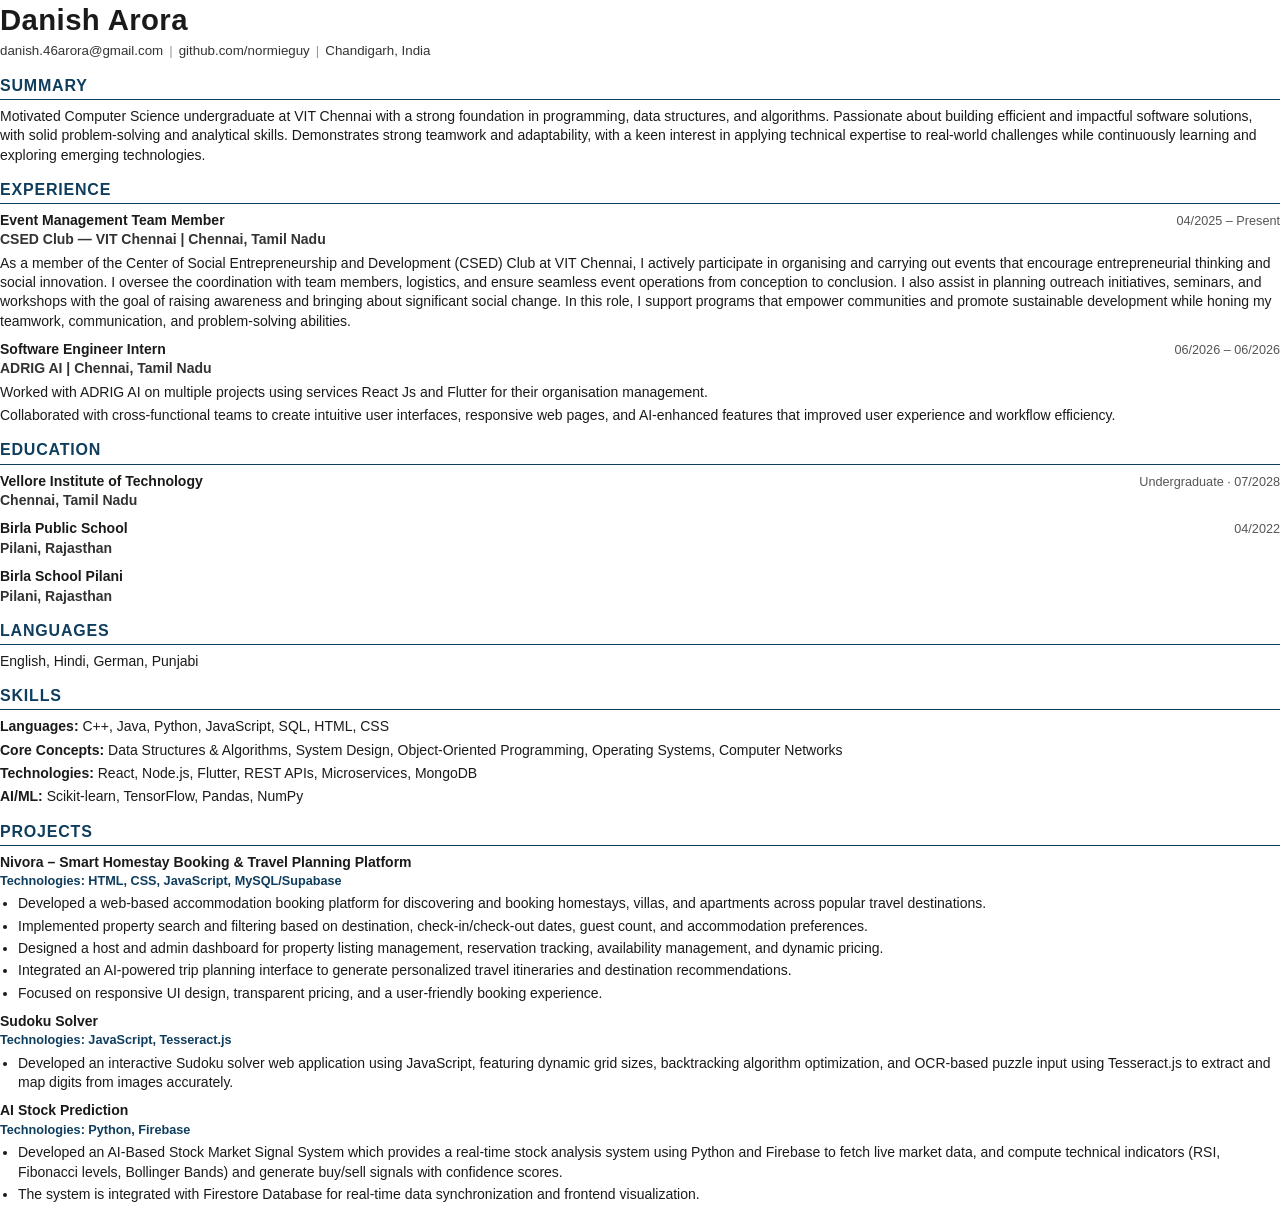
==== resume-updated.html @ 66f246e3 "Restore assets, docs and resume-updated.html lost in re-upload Web uploads only pick up root files, " ====
<!DOCTYPE html>
<html lang="en">
<head>
<meta charset="UTF-8" />
<title>Danish Arora — Resume</title>
<style>
  @page { size: A4; margin: 14mm 16mm; }
  * { box-sizing: border-box; }
  body { font-family: Calibri, "Segoe UI", Arial, sans-serif; color: #1a1a1a; font-size: 10.5pt; line-height: 1.38; margin: 0; }
  h1 { font-size: 22pt; margin: 0 0 2px; letter-spacing: .4px; }
  .contact { font-size: 10pt; color: #333; margin-bottom: 6px; }
  .contact span { white-space: nowrap; }
  .sep { color: #999; padding: 0 6px; }
  h2 { font-size: 12pt; text-transform: uppercase; letter-spacing: .8px; color: #0f3d5e; border-bottom: 1.5px solid #0f3d5e; padding-bottom: 2px; margin: 14px 0 7px; }
  p { margin: 4px 0; }
  .row { display: flex; justify-content: space-between; gap: 12px; align-items: baseline; }
  .role { font-weight: 700; }
  .when { color: #555; font-size: 9.5pt; white-space: nowrap; }
  .org { color: #333; font-weight: 600; }
  ul { margin: 4px 0 8px; padding-left: 18px; }
  li { margin-bottom: 3px; }
  .tech { color: #0f3d5e; font-size: 9.5pt; font-weight: 600; margin-top: 1px; }
  .item { margin-bottom: 9px; }
  .stack-line { margin-top: 8px; }
  strong { font-weight: 700; }
</style>
</head>
<body>

<header>
  <h1>Danish Arora</h1>
  <div class="contact">
    <span>danish.46arora@gmail.com</span><span class="sep">|</span><span>github.com/normieguy</span><span class="sep">|</span><span>Chandigarh, India</span>
  </div>
</header>

<h2>Summary</h2>
<p>Motivated Computer Science undergraduate at VIT Chennai with a strong foundation in programming, data structures, and algorithms. Passionate about building efficient and impactful software solutions, with solid problem-solving and analytical skills. Demonstrates strong teamwork and adaptability, with a keen interest in applying technical expertise to real-world challenges while continuously learning and exploring emerging technologies.</p>

<h2>Experience</h2>

<div class="item">
  <div class="row"><span class="role">Event Management Team Member</span><span class="when">04/2025 – Present</span></div>
  <div class="org">CSED Club — VIT Chennai | Chennai, Tamil Nadu</div>
  <p>As a member of the Center of Social Entrepreneurship and Development (CSED) Club at VIT Chennai, I actively participate in organising and carrying out events that encourage entrepreneurial thinking and social innovation. I oversee the coordination with team members, logistics, and ensure seamless event operations from conception to conclusion. I also assist in planning outreach initiatives, seminars, and workshops with the goal of raising awareness and bringing about significant social change. In this role, I support programs that empower communities and promote sustainable development while honing my teamwork, communication, and problem-solving abilities.</p>
</div>

<div class="item">
  <div class="row"><span class="role">Software Engineer Intern</span><span class="when">06/2026 – 06/2026</span></div>
  <div class="org">ADRIG AI | Chennai, Tamil Nadu</div>
  <p>Worked with ADRIG AI on multiple projects using services React Js and Flutter for their organisation management.</p>
  <p>Collaborated with cross-functional teams to create intuitive user interfaces, responsive web pages, and AI-enhanced features that improved user experience and workflow efficiency.</p>
</div>

<h2>Education</h2>

<div class="item">
  <div class="row"><span class="role">Vellore Institute of Technology</span><span class="when">Undergraduate · 07/2028</span></div>
  <div class="org">Chennai, Tamil Nadu</div>
</div>

<div class="item">
  <div class="row"><span class="role">Birla Public School</span><span class="when">04/2022</span></div>
  <div class="org">Pilani, Rajasthan</div>
</div>

<div class="item">
  <div class="row"><span class="role">Birla School Pilani</span><span class="when">&nbsp;</span></div>
  <div class="org">Pilani, Rajasthan</div>
</div>

<h2>Languages</h2>
<p>English, Hindi, German, Punjabi</p>

<h2>Skills</h2>
<p><strong>Languages:</strong> C++, Java, Python, JavaScript, SQL, HTML, CSS</p>
<p><strong>Core Concepts:</strong> Data Structures &amp; Algorithms, System Design, Object-Oriented Programming, Operating Systems, Computer Networks</p>
<p><strong>Technologies:</strong> React, Node.js, Flutter, REST APIs, Microservices, MongoDB</p>
<p><strong>AI/ML:</strong> Scikit-learn, TensorFlow, Pandas, NumPy</p>

<h2>Projects</h2>

<div class="item">
  <div class="row"><span class="role">Nivora – Smart Homestay Booking &amp; Travel Planning Platform</span></div>
  <div class="tech">Technologies: HTML, CSS, JavaScript, MySQL/Supabase</div>
  <ul>
    <li>Developed a web-based accommodation booking platform for discovering and booking homestays, villas, and apartments across popular travel destinations.</li>
    <li>Implemented property search and filtering based on destination, check-in/check-out dates, guest count, and accommodation preferences.</li>
    <li>Designed a host and admin dashboard for property listing management, reservation tracking, availability management, and dynamic pricing.</li>
    <li>Integrated an AI-powered trip planning interface to generate personalized travel itineraries and destination recommendations.</li>
    <li>Focused on responsive UI design, transparent pricing, and a user-friendly booking experience.</li>
  </ul>
</div>

<div class="item">
  <div class="row"><span class="role">Sudoku Solver</span></div>
  <div class="tech">Technologies: JavaScript, Tesseract.js</div>
  <ul>
    <li>Developed an interactive Sudoku solver web application using JavaScript, featuring dynamic grid sizes, backtracking algorithm optimization, and OCR-based puzzle input using Tesseract.js to extract and map digits from images accurately.</li>
  </ul>
</div>

<div class="item">
  <div class="row"><span class="role">AI Stock Prediction</span></div>
  <div class="tech">Technologies: Python, Firebase</div>
  <ul>
    <li>Developed an AI-Based Stock Market Signal System which provides a real-time stock analysis system using Python and Firebase to fetch live market data, and compute technical indicators (RSI, Fibonacci levels, Bollinger Bands) and generate buy/sell signals with confidence scores.</li>
    <li>The system is integrated with Firestore Database for real-time data synchronization and frontend visualization.</li>
  </ul>
</div>

</body>
</html>
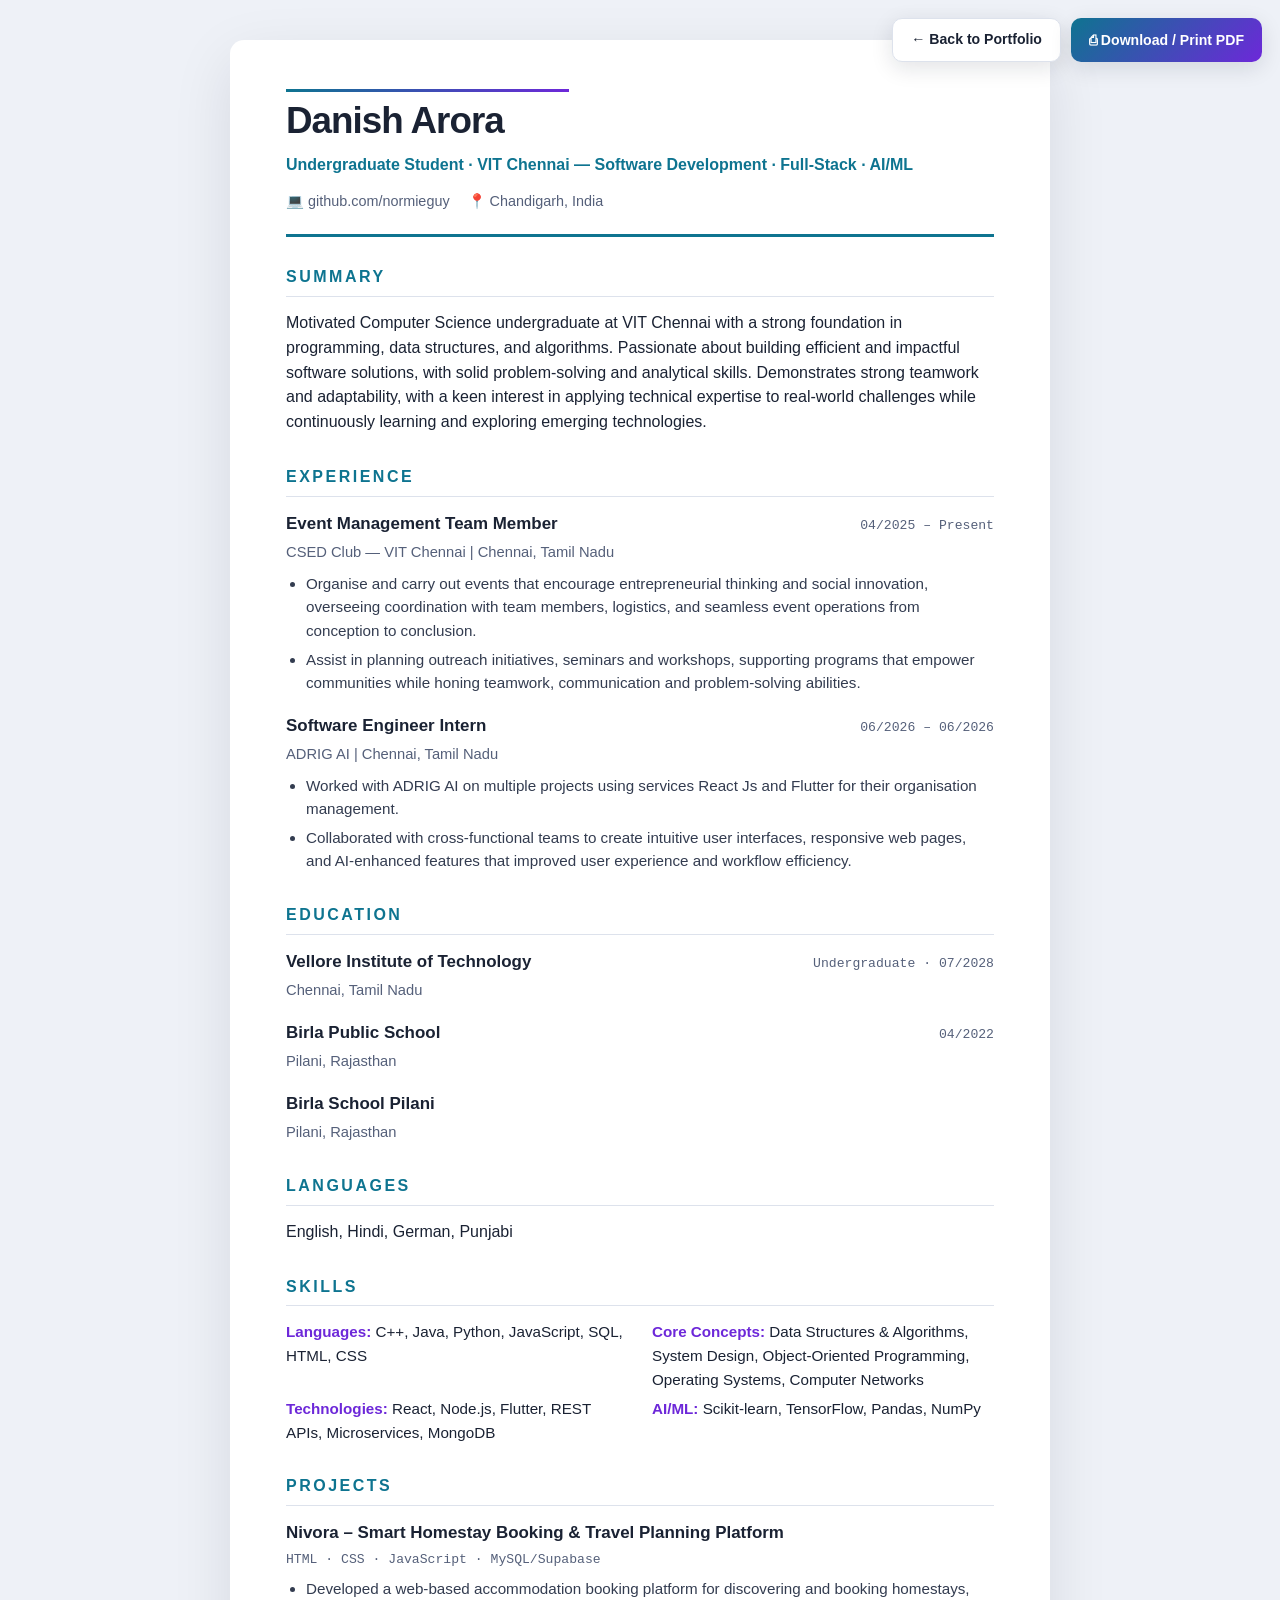
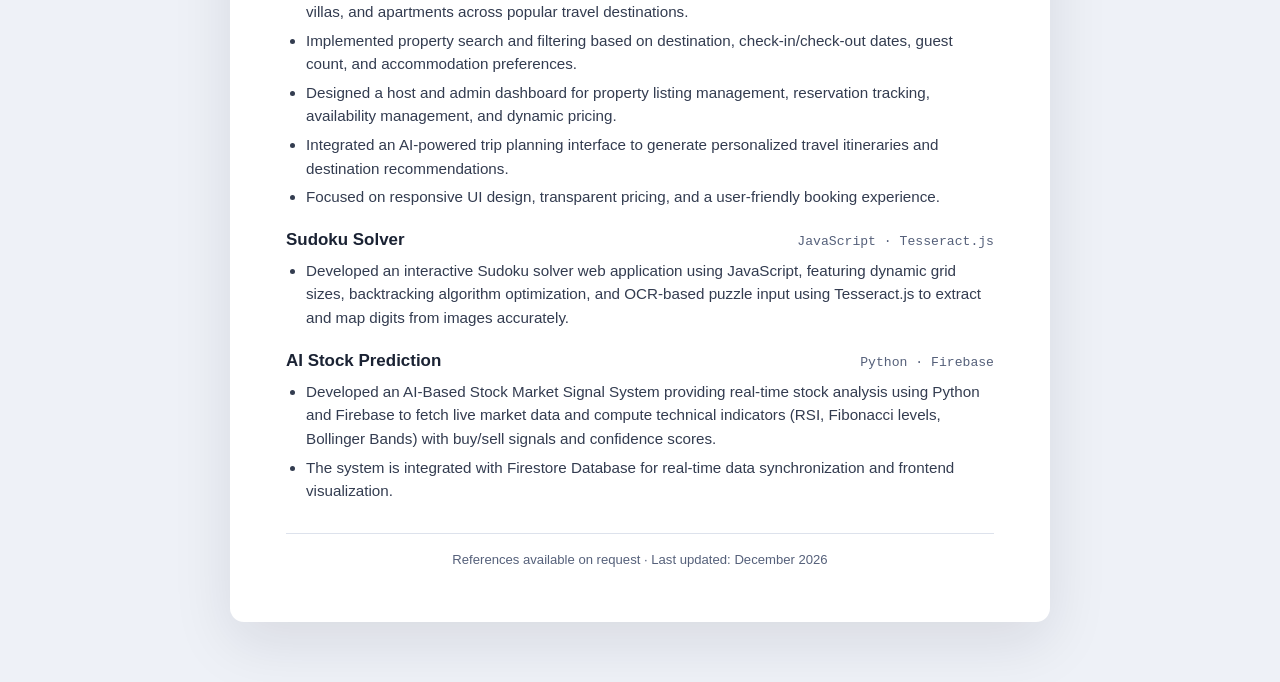
==== commit 85de0de9: "Update resume with new sections and metadata" ====
--- a/resume-updated.html
+++ b/resume-updated.html
@@ -2,112 +2,161 @@
 <html lang="en">
 <head>
 <meta charset="UTF-8" />
-<title>Danish Arora — Resume</title>
-<style>
-  @page { size: A4; margin: 14mm 16mm; }
-  * { box-sizing: border-box; }
-  body { font-family: Calibri, "Segoe UI", Arial, sans-serif; color: #1a1a1a; font-size: 10.5pt; line-height: 1.38; margin: 0; }
-  h1 { font-size: 22pt; margin: 0 0 2px; letter-spacing: .4px; }
-  .contact { font-size: 10pt; color: #333; margin-bottom: 6px; }
-  .contact span { white-space: nowrap; }
-  .sep { color: #999; padding: 0 6px; }
-  h2 { font-size: 12pt; text-transform: uppercase; letter-spacing: .8px; color: #0f3d5e; border-bottom: 1.5px solid #0f3d5e; padding-bottom: 2px; margin: 14px 0 7px; }
-  p { margin: 4px 0; }
-  .row { display: flex; justify-content: space-between; gap: 12px; align-items: baseline; }
-  .role { font-weight: 700; }
-  .when { color: #555; font-size: 9.5pt; white-space: nowrap; }
-  .org { color: #333; font-weight: 600; }
-  ul { margin: 4px 0 8px; padding-left: 18px; }
-  li { margin-bottom: 3px; }
-  .tech { color: #0f3d5e; font-size: 9.5pt; font-weight: 600; margin-top: 1px; }
-  .item { margin-bottom: 9px; }
-  .stack-line { margin-top: 8px; }
-  strong { font-weight: 700; }
-</style>
+<meta name="viewport" content="width=device-width, initial-scale=1.0" />
+<title>Danish Arora — Resume | VIT Chennai</title>
+<meta name="description" content="Resume of Danish Arora — undergraduate student at VIT Chennai. Nivora homestay booking platform, Sudoku solver, real-time stock signal system, React, Python and JavaScript projects." />
+<link rel="stylesheet" href="resume.css" />
 </head>
 <body>
 
-<header>
-  <h1>Danish Arora</h1>
-  <div class="contact">
-    <span>danish.46arora@gmail.com</span><span class="sep">|</span><span>github.com/normieguy</span><span class="sep">|</span><span>Chandigarh, India</span>
-  </div>
-</header>
-
-<h2>Summary</h2>
-<p>Motivated Computer Science undergraduate at VIT Chennai with a strong foundation in programming, data structures, and algorithms. Passionate about building efficient and impactful software solutions, with solid problem-solving and analytical skills. Demonstrates strong teamwork and adaptability, with a keen interest in applying technical expertise to real-world challenges while continuously learning and exploring emerging technologies.</p>
-
-<h2>Experience</h2>
-
-<div class="item">
-  <div class="row"><span class="role">Event Management Team Member</span><span class="when">04/2025 – Present</span></div>
-  <div class="org">CSED Club — VIT Chennai | Chennai, Tamil Nadu</div>
-  <p>As a member of the Center of Social Entrepreneurship and Development (CSED) Club at VIT Chennai, I actively participate in organising and carrying out events that encourage entrepreneurial thinking and social innovation. I oversee the coordination with team members, logistics, and ensure seamless event operations from conception to conclusion. I also assist in planning outreach initiatives, seminars, and workshops with the goal of raising awareness and bringing about significant social change. In this role, I support programs that empower communities and promote sustainable development while honing my teamwork, communication, and problem-solving abilities.</p>
+<div class="page-actions no-print">
+  <a href="index.html" class="pa-btn pa-ghost">← Back to Portfolio</a>
+  <button class="pa-btn pa-primary" onclick="window.print()">⎙ Download / Print PDF</button>
 </div>
 
-<div class="item">
-  <div class="row"><span class="role">Software Engineer Intern</span><span class="when">06/2026 – 06/2026</span></div>
-  <div class="org">ADRIG AI | Chennai, Tamil Nadu</div>
-  <p>Worked with ADRIG AI on multiple projects using services React Js and Flutter for their organisation management.</p>
-  <p>Collaborated with cross-functional teams to create intuitive user interfaces, responsive web pages, and AI-enhanced features that improved user experience and workflow efficiency.</p>
-</div>
+<main class="resume-page">
 
-<h2>Education</h2>
+  <!-- ===== HEADER ===== -->
+  <header class="r-header">
+    <h1>Danish Arora</h1>
+    <p class="r-headline">Undergraduate Student · VIT Chennai — Software Development · Full-Stack · AI/ML</p>
+    <div class="r-contact">
+      <span>💻 github.com/normieguy</span>
+      <span>📍 Chandigarh, India</span>
+    </div>
+  </header>
 
-<div class="item">
-  <div class="row"><span class="role">Vellore Institute of Technology</span><span class="when">Undergraduate · 07/2028</span></div>
-  <div class="org">Chennai, Tamil Nadu</div>
-</div>
+  <!-- ===== SUMMARY ===== -->
+  <section class="r-section">
+    <h2>Summary</h2>
+    <p>Motivated Computer Science undergraduate at VIT Chennai with a strong foundation in programming, data structures, and algorithms. Passionate about building efficient and impactful software solutions, with solid problem-solving and analytical skills. Demonstrates strong teamwork and adaptability, with a keen interest in applying technical expertise to real-world challenges while continuously learning and exploring emerging technologies.</p>
+  </section>
 
-<div class="item">
-  <div class="row"><span class="role">Birla Public School</span><span class="when">04/2022</span></div>
-  <div class="org">Pilani, Rajasthan</div>
-</div>
+  <!-- ===== EXPERIENCE ===== -->
+  <section class="r-section">
+    <h2>Experience</h2>
 
-<div class="item">
-  <div class="row"><span class="role">Birla School Pilani</span><span class="when">&nbsp;</span></div>
-  <div class="org">Pilani, Rajasthan</div>
-</div>
+    <article class="r-item">
+      <div class="r-item-head">
+        <h3>Event Management Team Member</h3>
+        <span class="r-when">04/2025 – Present</span>
+      </div>
+      <p class="r-dim">CSED Club — VIT Chennai | Chennai, Tamil Nadu</p>
+      <ul class="r-bullets">
+        <li>Organise and carry out events that encourage entrepreneurial thinking and social innovation, overseeing coordination with team members, logistics, and seamless event operations from conception to conclusion.</li>
+        <li>Assist in planning outreach initiatives, seminars and workshops, supporting programs that empower communities while honing teamwork, communication and problem-solving abilities.</li>
+      </ul>
+    </article>
 
-<h2>Languages</h2>
-<p>English, Hindi, German, Punjabi</p>
+    <article class="r-item">
+      <div class="r-item-head">
+        <h3>Software Engineer Intern</h3>
+        <span class="r-when">06/2026 – 06/2026</span>
+      </div>
+      <p class="r-dim">ADRIG AI | Chennai, Tamil Nadu</p>
+      <ul class="r-bullets">
+        <li>Worked with ADRIG AI on multiple projects using services React Js and Flutter for their organisation management.</li>
+        <li>Collaborated with cross-functional teams to create intuitive user interfaces, responsive web pages, and AI-enhanced features that improved user experience and workflow efficiency.</li>
+      </ul>
+    </article>
+  </section>
 
-<h2>Skills</h2>
-<p><strong>Languages:</strong> C++, Java, Python, JavaScript, SQL, HTML, CSS</p>
-<p><strong>Core Concepts:</strong> Data Structures &amp; Algorithms, System Design, Object-Oriented Programming, Operating Systems, Computer Networks</p>
-<p><strong>Technologies:</strong> React, Node.js, Flutter, REST APIs, Microservices, MongoDB</p>
-<p><strong>AI/ML:</strong> Scikit-learn, TensorFlow, Pandas, NumPy</p>
+  <!-- ===== EDUCATION ===== -->
+  <section class="r-section">
+    <h2>Education</h2>
 
-<h2>Projects</h2>
+    <article class="r-item">
+      <div class="r-item-head">
+        <h3>Vellore Institute of Technology</h3>
+        <span class="r-when">Undergraduate · 07/2028</span>
+      </div>
+      <p class="r-dim">Chennai, Tamil Nadu</p>
+    </article>
 
-<div class="item">
-  <div class="row"><span class="role">Nivora – Smart Homestay Booking &amp; Travel Planning Platform</span></div>
-  <div class="tech">Technologies: HTML, CSS, JavaScript, MySQL/Supabase</div>
-  <ul>
-    <li>Developed a web-based accommodation booking platform for discovering and booking homestays, villas, and apartments across popular travel destinations.</li>
-    <li>Implemented property search and filtering based on destination, check-in/check-out dates, guest count, and accommodation preferences.</li>
-    <li>Designed a host and admin dashboard for property listing management, reservation tracking, availability management, and dynamic pricing.</li>
-    <li>Integrated an AI-powered trip planning interface to generate personalized travel itineraries and destination recommendations.</li>
-    <li>Focused on responsive UI design, transparent pricing, and a user-friendly booking experience.</li>
-  </ul>
-</div>
+    <article class="r-item">
+      <div class="r-item-head">
+        <h3>Birla Public School</h3>
+        <span class="r-when">04/2022</span>
+      </div>
+      <p class="r-dim">Pilani, Rajasthan</p>
+    </article>
 
-<div class="item">
-  <div class="row"><span class="role">Sudoku Solver</span></div>
-  <div class="tech">Technologies: JavaScript, Tesseract.js</div>
-  <ul>
-    <li>Developed an interactive Sudoku solver web application using JavaScript, featuring dynamic grid sizes, backtracking algorithm optimization, and OCR-based puzzle input using Tesseract.js to extract and map digits from images accurately.</li>
-  </ul>
-</div>
+    <article class="r-item">
+      <div class="r-item-head">
+        <h3>Birla School Pilani</h3>
+        <span class="r-when">&nbsp;</span>
+      </div>
+      <p class="r-dim">Pilani, Rajasthan</p>
+    </article>
+  </section>
 
-<div class="item">
-  <div class="row"><span class="role">AI Stock Prediction</span></div>
-  <div class="tech">Technologies: Python, Firebase</div>
-  <ul>
-    <li>Developed an AI-Based Stock Market Signal System which provides a real-time stock analysis system using Python and Firebase to fetch live market data, and compute technical indicators (RSI, Fibonacci levels, Bollinger Bands) and generate buy/sell signals with confidence scores.</li>
-    <li>The system is integrated with Firestore Database for real-time data synchronization and frontend visualization.</li>
-  </ul>
-</div>
+  <!-- ===== LANGUAGES ===== -->
+  <section class="r-section">
+    <h2>Languages</h2>
+    <p>English, Hindi, German, Punjabi</p>
+  </section>
 
+  <!-- ===== SKILLS ===== -->
+  <section class="r-section">
+    <h2>Skills</h2>
+    <div class="r-skills">
+      <div><strong>Languages:</strong> C++, Java, Python, JavaScript, SQL, HTML, CSS</div>
+      <div><strong>Core Concepts:</strong> Data Structures &amp; Algorithms, System Design, Object-Oriented Programming, Operating Systems, Computer Networks</div>
+      <div><strong>Technologies:</strong> React, Node.js, Flutter, REST APIs, Microservices, MongoDB</div>
+      <div><strong>AI/ML:</strong> Scikit-learn, TensorFlow, Pandas, NumPy</div>
+    </div>
+  </section>
+
+  <!-- ===== PROJECTS ===== -->
+  <section class="r-section" id="project-1">
+    <h2>Projects</h2>
+
+    <article class="r-item">
+      <div class="r-item-head">
+        <h3>Nivora – Smart Homestay Booking &amp; Travel Planning Platform</h3>
+        <span class="r-when">HTML · CSS · JavaScript · MySQL/Supabase</span>
+      </div>
+      <ul class="r-bullets">
+        <li>Developed a web-based accommodation booking platform for discovering and booking homestays, villas, and apartments across popular travel destinations.</li>
+        <li>Implemented property search and filtering based on destination, check-in/check-out dates, guest count, and accommodation preferences.</li>
+        <li>Designed a host and admin dashboard for property listing management, reservation tracking, availability management, and dynamic pricing.</li>
+        <li>Integrated an AI-powered trip planning interface to generate personalized travel itineraries and destination recommendations.</li>
+        <li>Focused on responsive UI design, transparent pricing, and a user-friendly booking experience.</li>
+      </ul>
+    </article>
+
+    <article class="r-item">
+      <div class="r-item-head">
+        <h3>Sudoku Solver</h3>
+        <span class="r-when">JavaScript · Tesseract.js</span>
+      </div>
+      <ul class="r-bullets">
+        <li>Developed an interactive Sudoku solver web application using JavaScript, featuring dynamic grid sizes, backtracking algorithm optimization, and OCR-based puzzle input using Tesseract.js to extract and map digits from images accurately.</li>
+      </ul>
+    </article>
+
+    <article class="r-item">
+      <div class="r-item-head">
+        <h3>AI Stock Prediction</h3>
+        <span class="r-when">Python · Firebase</span>
+      </div>
+      <ul class="r-bullets">
+        <li>Developed an AI-Based Stock Market Signal System providing real-time stock analysis using Python and Firebase to fetch live market data and compute technical indicators (RSI, Fibonacci levels, Bollinger Bands) with buy/sell signals and confidence scores.</li>
+        <li>The system is integrated with Firestore Database for real-time data synchronization and frontend visualization.</li>
+      </ul>
+    </article>
+  </section>
+
+  <footer class="r-footer">
+    <p>References available on request · Last updated: <span id="rYear"></span></p>
+    <span class="visit-count" id="visitCount"></span>
+  </footer>
+
+</main>
+
+<script src="assets/counter.js"></script>
+<script>
+  document.getElementById('rYear').textContent = new Date().toLocaleDateString('en-IN', { month: 'long', year: 'numeric' });
+</script>
 </body>
-</html>+</html>
--- a/resume.css
+++ b/resume.css
@@ -0,0 +1,89 @@
+/* ============================================================
+   Resume page — print-friendly, pairs with the dark portfolio
+   ============================================================ */
+:root {
+  --ink: #1a2233;
+  --dim: #55607a;
+  --line: #dde2ec;
+  --accent: #0e7490;
+  --accent2: #6d28d9;
+  --paper: #ffffff;
+}
+* { margin: 0; padding: 0; box-sizing: border-box; }
+body {
+  font-family: 'Inter', -apple-system, 'Segoe UI', Roboto, sans-serif;
+  background: #eef1f7; color: var(--ink); line-height: 1.55;
+}
+
+/* ---- floating action bar ---- */
+.page-actions {
+  position: fixed; top: 18px; right: 18px; z-index: 50;
+  display: flex; gap: 10px;
+}
+.pa-btn {
+  padding: 10px 18px; border-radius: 10px; font-size: .88rem; font-weight: 600;
+  border: none; cursor: pointer; text-decoration: none; display: inline-block;
+  box-shadow: 0 6px 22px rgba(15, 23, 42, .12); transition: transform .2s;
+}
+.pa-btn:hover { transform: translateY(-2px); }
+.pa-primary { background: linear-gradient(135deg, #0e7490, #6d28d9); color: #fff; }
+.pa-ghost { background: #fff; color: var(--ink); border: 1px solid var(--line); }
+
+/* ---- page sheet ---- */
+.resume-page {
+  max-width: 820px; margin: 40px auto 60px; background: var(--paper);
+  border-radius: 14px; padding: 52px 56px;
+  box-shadow: 0 20px 60px rgba(15, 23, 42, .10);
+}
+
+/* ---- header ---- */
+.r-header { border-bottom: 3px solid var(--accent); padding-bottom: 22px; margin-bottom: 28px; position: relative; }
+.r-header::after {
+  content: ''; position: absolute; top: -3px; left: 0; height: 3px; width: 40%;
+  background: linear-gradient(90deg, var(--accent), var(--accent2));
+}
+.r-header h1 { font-size: 2.3rem; font-weight: 800; letter-spacing: -1px; }
+.r-headline { color: var(--accent); font-weight: 600; margin-top: 4px; }
+.r-contact { display: flex; flex-wrap: wrap; gap: 8px 18px; margin-top: 12px; color: var(--dim); font-size: .9rem; }
+
+/* ---- sections ---- */
+.r-section { margin-bottom: 30px; }
+.r-section h2 {
+  font-size: 1rem; letter-spacing: 2.5px; text-transform: uppercase; color: var(--accent);
+  border-bottom: 1.5px solid var(--line); padding-bottom: 6px; margin-bottom: 14px;
+}
+.r-section p { margin-bottom: 8px; }
+
+/* ---- skills ---- */
+.r-skills { display: grid; grid-template-columns: 1fr 1fr; gap: 6px 24px; font-size: .95rem; }
+.r-skills strong { color: var(--accent2); font-weight: 700; }
+
+/* ---- items ---- */
+.r-item { margin-bottom: 18px; }
+.r-item-head { display: flex; justify-content: space-between; align-items: baseline; flex-wrap: wrap; gap: 4px; }
+.r-item-head h3 { font-size: 1.06rem; font-weight: 700; }
+.r-when { font-size: .82rem; color: var(--dim); font-family: 'JetBrains Mono', Consolas, monospace; }
+.r-bullets { margin: 6px 0 0 20px; color: #333c50; font-size: .95rem; }
+.r-bullets li { margin-bottom: 5px; }
+.r-dim { color: var(--dim); font-size: .92rem; margin-top: 4px; }
+.mono { font-family: 'JetBrains Mono', Consolas, monospace; font-size: .88em; }
+
+.r-footer { text-align: center; color: var(--dim); font-size: .82rem; border-top: 1px solid var(--line); padding-top: 16px; position: relative; }
+.visit-count { position: absolute; right: 0; bottom: 0; font-size: .72rem; letter-spacing: .14em; font-family: 'JetBrains Mono', Consolas, monospace; color: var(--dim); opacity: .65; }
+
+/* ---- responsive ---- */
+@media (max-width: 720px) {
+  .resume-page { margin: 16px; padding: 30px 22px; border-radius: 10px; }
+  .r-header h1 { font-size: 1.8rem; }
+  .r-skills { grid-template-columns: 1fr; }
+  .page-actions { left: 16px; right: 16px; justify-content: space-between; }
+}
+
+/* ---- print ---- */
+@media print {
+  body { background: #fff; }
+  .no-print { display: none !important; }
+  .resume-page { margin: 0; padding: 20px 30px; border-radius: 0; box-shadow: none; max-width: none; }
+  .r-section { break-inside: avoid; }
+  a { color: var(--ink); }
+}
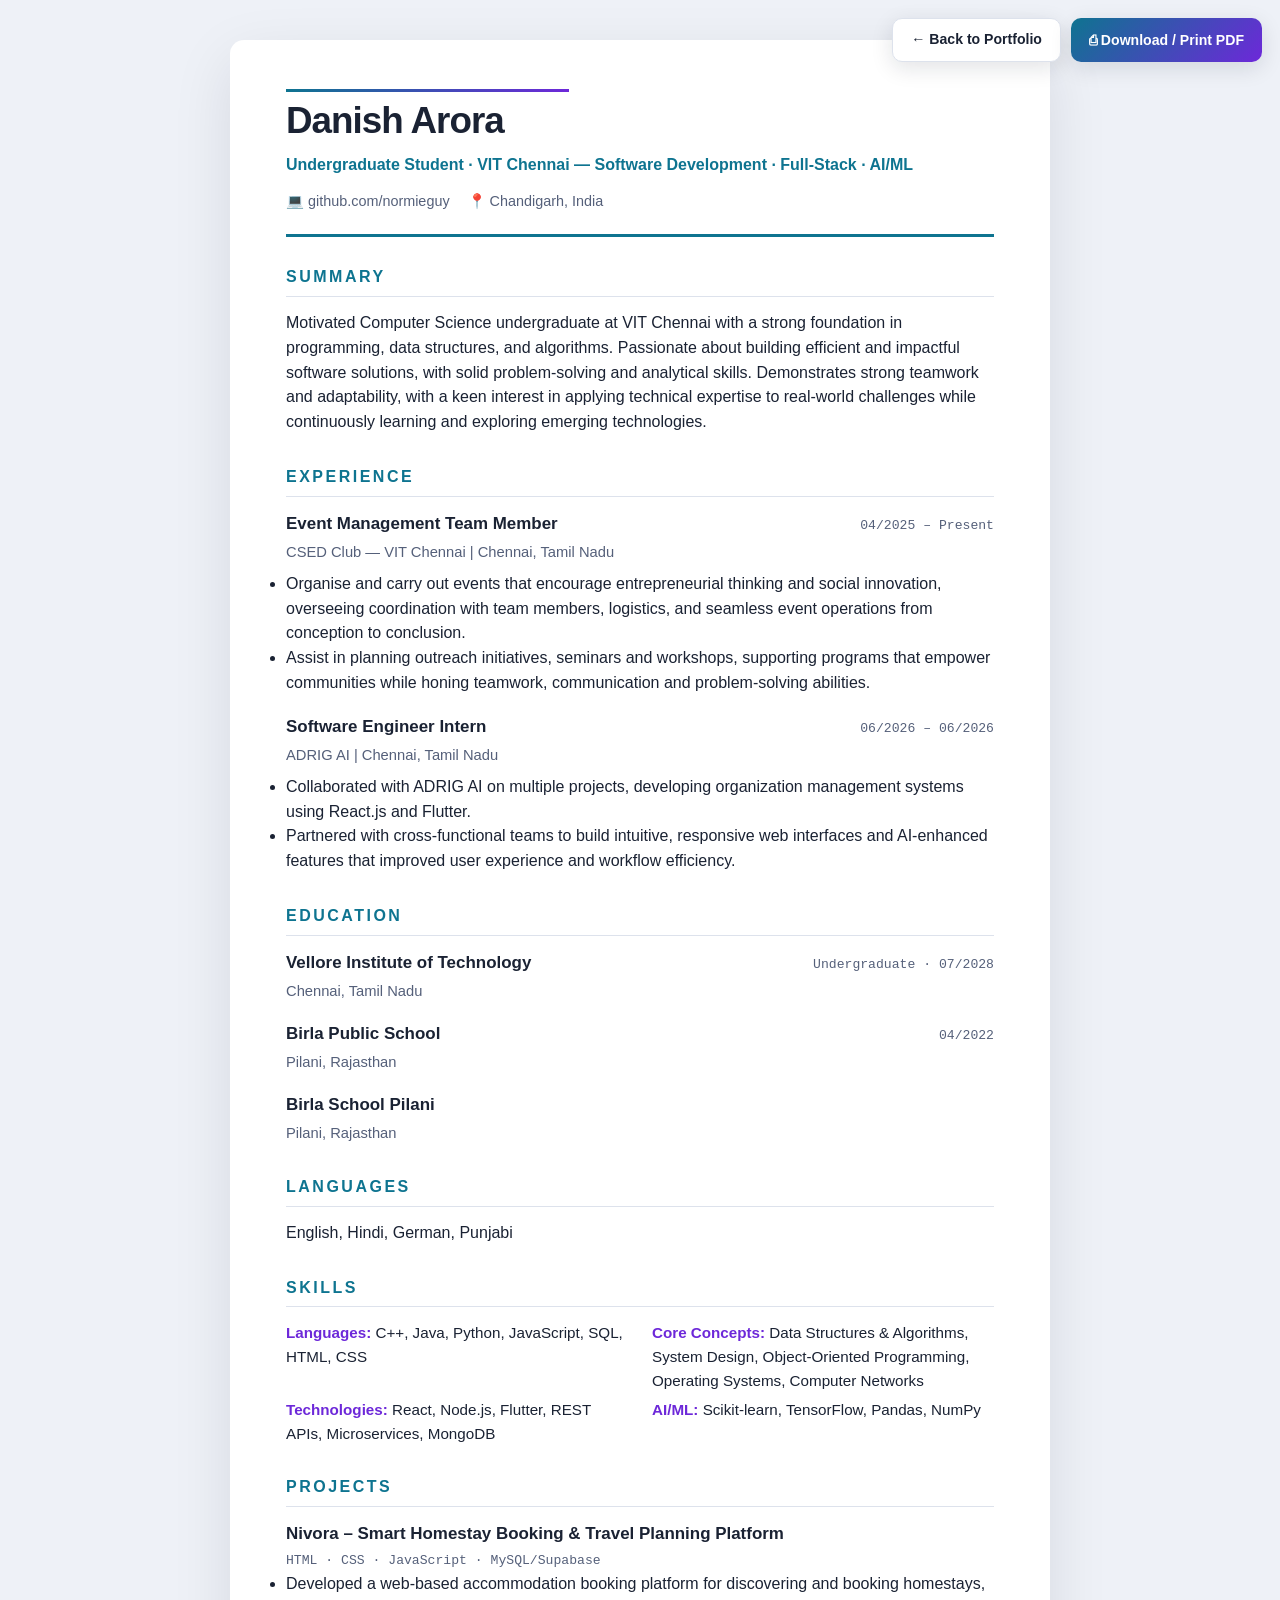
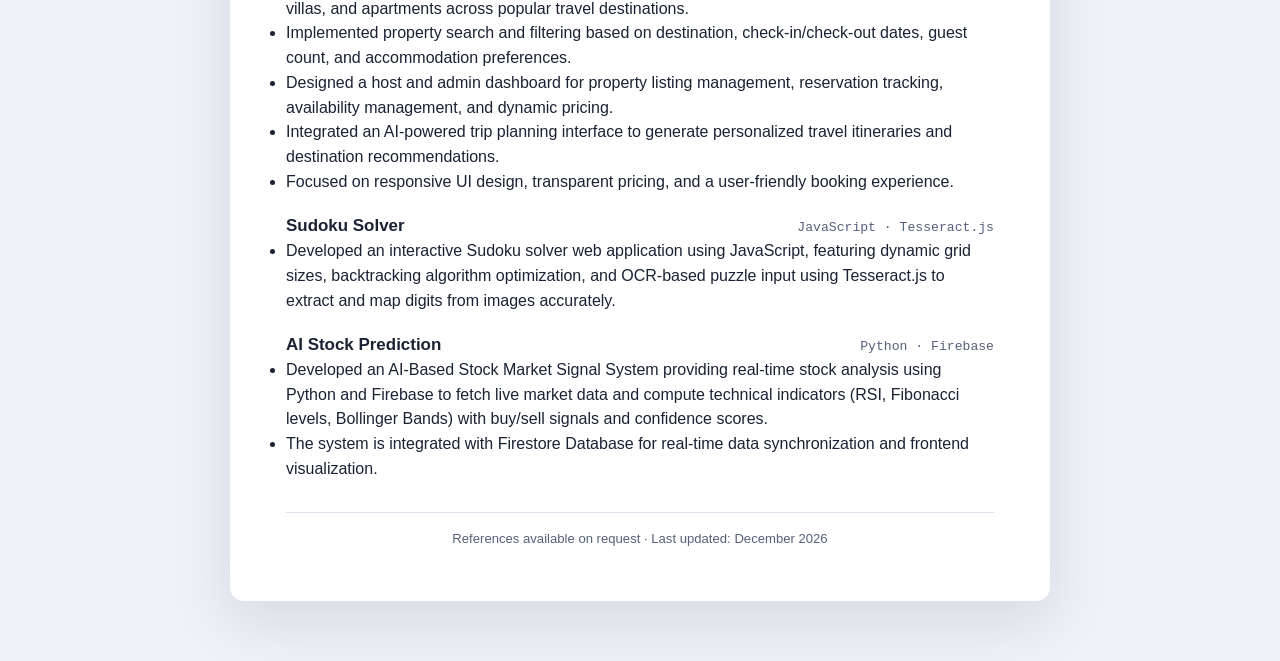
==== commit 9edd86c5: "Clean up HTML by removing commented sections Removed commented sections for header, summary, experie" ====
--- a/resume-updated.html
+++ b/resume-updated.html
@@ -16,7 +16,6 @@
 
 <main class="resume-page">
 
-  <!-- ===== HEADER ===== -->
   <header class="r-header">
     <h1>Danish Arora</h1>
     <p class="r-headline">Undergraduate Student · VIT Chennai — Software Development · Full-Stack · AI/ML</p>
@@ -26,13 +25,11 @@
     </div>
   </header>
 
-  <!-- ===== SUMMARY ===== -->
   <section class="r-section">
     <h2>Summary</h2>
     <p>Motivated Computer Science undergraduate at VIT Chennai with a strong foundation in programming, data structures, and algorithms. Passionate about building efficient and impactful software solutions, with solid problem-solving and analytical skills. Demonstrates strong teamwork and adaptability, with a keen interest in applying technical expertise to real-world challenges while continuously learning and exploring emerging technologies.</p>
   </section>
 
-  <!-- ===== EXPERIENCE ===== -->
   <section class="r-section">
     <h2>Experience</h2>
 
@@ -55,13 +52,12 @@
       </div>
       <p class="r-dim">ADRIG AI | Chennai, Tamil Nadu</p>
       <ul class="r-bullets">
-        <li>Worked with ADRIG AI on multiple projects using services React Js and Flutter for their organisation management.</li>
-        <li>Collaborated with cross-functional teams to create intuitive user interfaces, responsive web pages, and AI-enhanced features that improved user experience and workflow efficiency.</li>
+        <li>Collaborated with ADRIG AI on multiple projects, developing organization management systems using React.js and Flutter.</li>
+        <li>Partnered with cross-functional teams to build intuitive, responsive web interfaces and AI-enhanced features that improved user experience and workflow efficiency.</li>
       </ul>
     </article>
   </section>
 
-  <!-- ===== EDUCATION ===== -->
   <section class="r-section">
     <h2>Education</h2>
 
@@ -90,13 +86,11 @@
     </article>
   </section>
 
-  <!-- ===== LANGUAGES ===== -->
   <section class="r-section">
     <h2>Languages</h2>
     <p>English, Hindi, German, Punjabi</p>
   </section>
 
-  <!-- ===== SKILLS ===== -->
   <section class="r-section">
     <h2>Skills</h2>
     <div class="r-skills">
@@ -107,7 +101,6 @@
     </div>
   </section>
 
-  <!-- ===== PROJECTS ===== -->
   <section class="r-section" id="project-1">
     <h2>Projects</h2>
 
--- a/resume.css
+++ b/resume.css
@@ -1,6 +1,4 @@
-/* ============================================================
-   Resume page — print-friendly, pairs with the dark portfolio
-   ============================================================ */
+
 :root {
   --ink: #1a2233;
   --dim: #55607a;
@@ -15,7 +13,6 @@
   background: #eef1f7; color: var(--ink); line-height: 1.55;
 }
 
-/* ---- floating action bar ---- */
 .page-actions {
   position: fixed; top: 18px; right: 18px; z-index: 50;
   display: flex; gap: 10px;
@@ -29,14 +26,12 @@
 .pa-primary { background: linear-gradient(135deg, #0e7490, #6d28d9); color: #fff; }
 .pa-ghost { background: #fff; color: var(--ink); border: 1px solid var(--line); }
 
-/* ---- page sheet ---- */
 .resume-page {
   max-width: 820px; margin: 40px auto 60px; background: var(--paper);
   border-radius: 14px; padding: 52px 56px;
   box-shadow: 0 20px 60px rgba(15, 23, 42, .10);
 }
 
-/* ---- header ---- */
 .r-header { border-bottom: 3px solid var(--accent); padding-bottom: 22px; margin-bottom: 28px; position: relative; }
 .r-header::after {
   content: ''; position: absolute; top: -3px; left: 0; height: 3px; width: 40%;
@@ -46,7 +41,6 @@
 .r-headline { color: var(--accent); font-weight: 600; margin-top: 4px; }
 .r-contact { display: flex; flex-wrap: wrap; gap: 8px 18px; margin-top: 12px; color: var(--dim); font-size: .9rem; }
 
-/* ---- sections ---- */
 .r-section { margin-bottom: 30px; }
 .r-section h2 {
   font-size: 1rem; letter-spacing: 2.5px; text-transform: uppercase; color: var(--accent);
@@ -54,24 +48,21 @@
 }
 .r-section p { margin-bottom: 8px; }
 
-/* ---- skills ---- */
 .r-skills { display: grid; grid-template-columns: 1fr 1fr; gap: 6px 24px; font-size: .95rem; }
 .r-skills strong { color: var(--accent2); font-weight: 700; }
 
-/* ---- items ---- */
 .r-item { margin-bottom: 18px; }
 .r-item-head { display: flex; justify-content: space-between; align-items: baseline; flex-wrap: wrap; gap: 4px; }
 .r-item-head h3 { font-size: 1.06rem; font-weight: 700; }
 .r-when { font-size: .82rem; color: var(--dim); font-family: 'JetBrains Mono', Consolas, monospace; }
-.r-bullets { margin: 6px 0 0 20px; color: #333c50; font-size: .95rem; }
-.r-bullets li { margin-bottom: 5px; }
+/* .r-bullets { margin: 6px 0 0 20px; color: #333c50; font-size: .95rem; }
+.r-bullets li { margin-bottom: 5px; } */
 .r-dim { color: var(--dim); font-size: .92rem; margin-top: 4px; }
 .mono { font-family: 'JetBrains Mono', Consolas, monospace; font-size: .88em; }
 
 .r-footer { text-align: center; color: var(--dim); font-size: .82rem; border-top: 1px solid var(--line); padding-top: 16px; position: relative; }
 .visit-count { position: absolute; right: 0; bottom: 0; font-size: .72rem; letter-spacing: .14em; font-family: 'JetBrains Mono', Consolas, monospace; color: var(--dim); opacity: .65; }
 
-/* ---- responsive ---- */
 @media (max-width: 720px) {
   .resume-page { margin: 16px; padding: 30px 22px; border-radius: 10px; }
   .r-header h1 { font-size: 1.8rem; }
@@ -79,7 +70,6 @@
   .page-actions { left: 16px; right: 16px; justify-content: space-between; }
 }
 
-/* ---- print ---- */
 @media print {
   body { background: #fff; }
   .no-print { display: none !important; }
